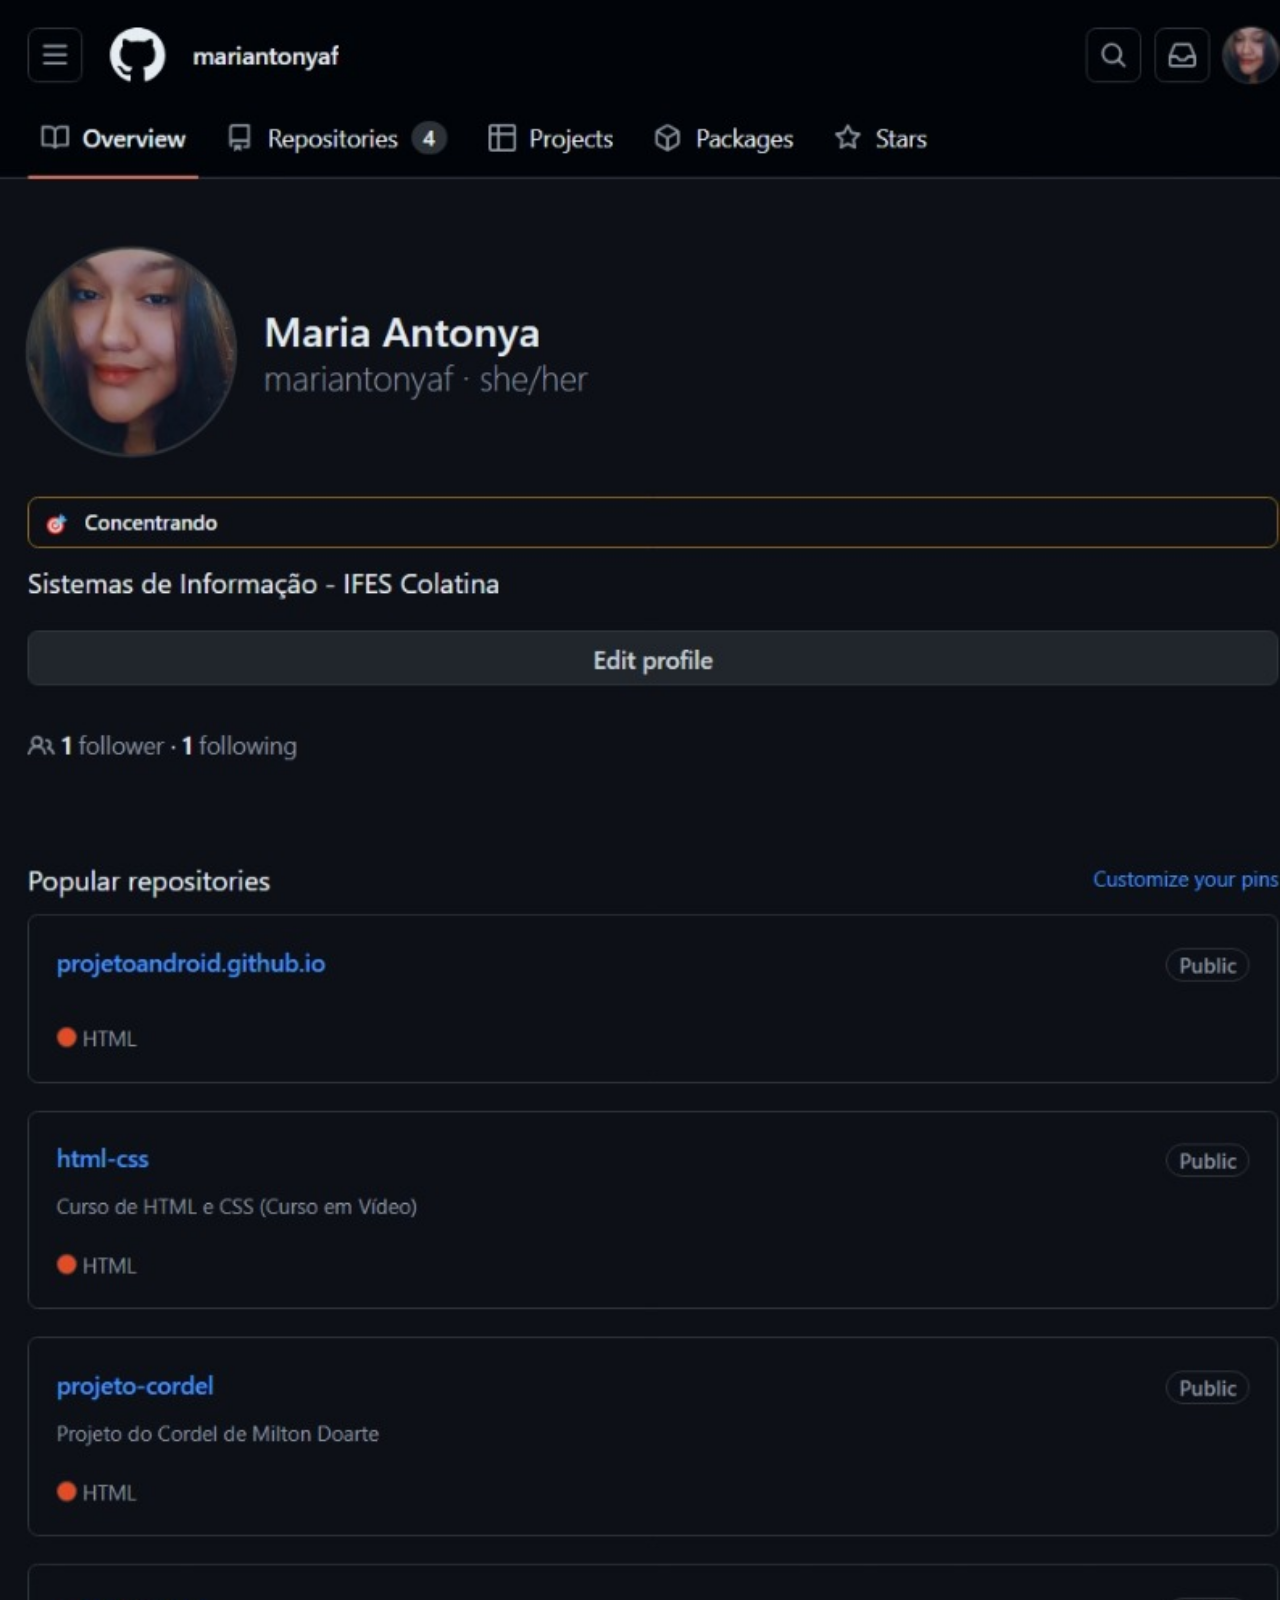
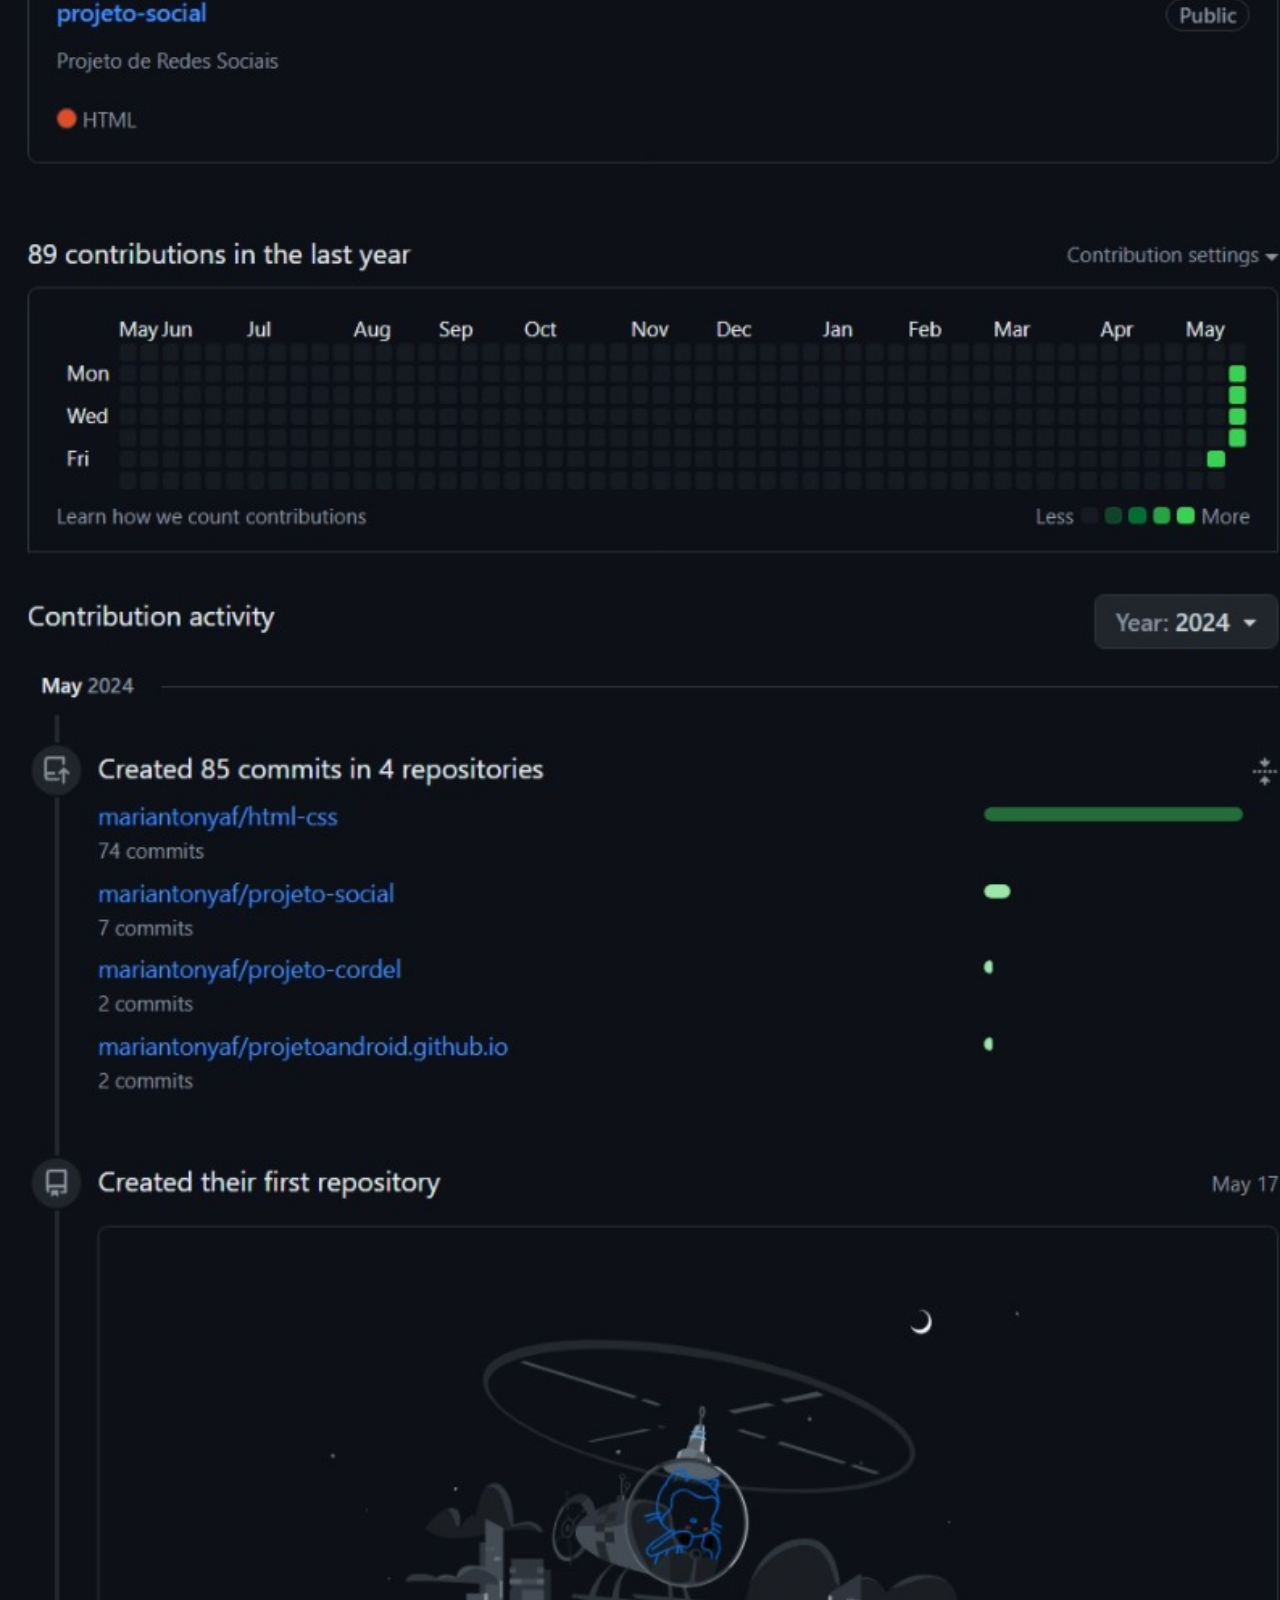
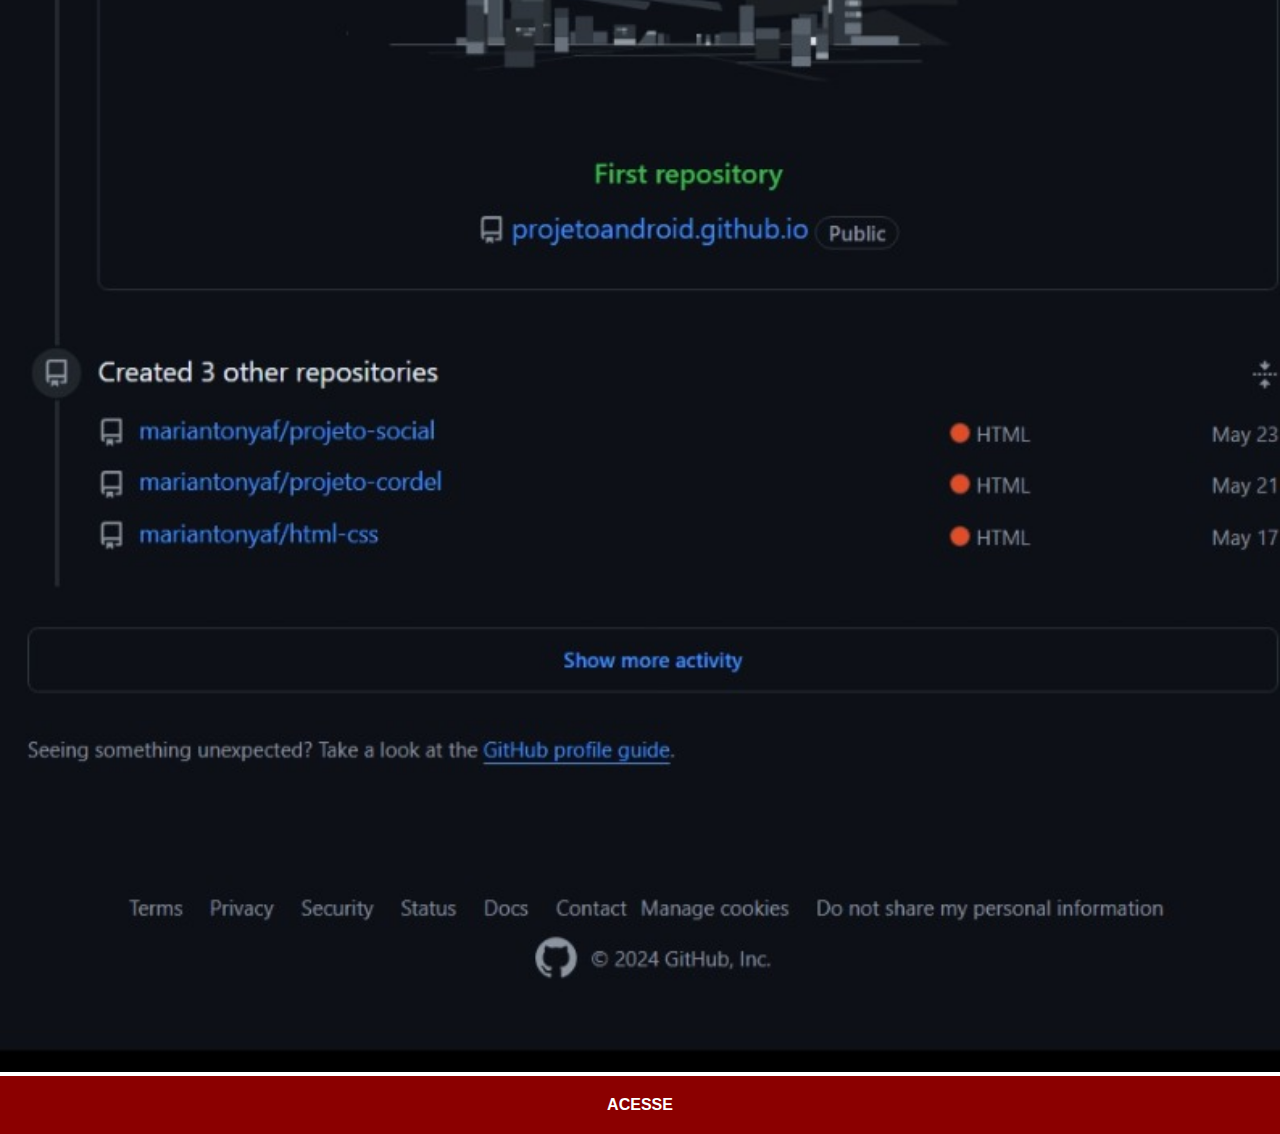
==== github.html @ 2cbb58f4 "projeto003" ====
<!DOCTYPE html>
<html lang="pt-br">
<head>
    <meta charset="UTF-8">
    <meta name="viewport" content="width=device-width, initial-scale=1.0">
    <title>GitHub</title>
    <link rel="stylesheet" href="estilos/social.css">
</head>
<body>
    <img src="imagens/tela-github.jpeg" alt="GitHub">
    <a href="https://github.com/mariantonyaf" target="_blank">ACESSE</a>
</body>
</html>
---- estilos/social.css ----
@charset "UTF-8";

*{
    margin: 0px;
    padding: 0px;
    font-family: Arial, Helvetica, sans-serif;
}

::-webkit-scrollbar{
    width: 0px;
    height: 0px;
}

img{
    width: 100vw;;
}

a{
    display: block;
    background-color: darkred;
    color: white;
    padding: 20px;
    text-align: center;
    font-weight: bolder;
    text-decoration: none;
}

a:hover{
    background-color: red;
}
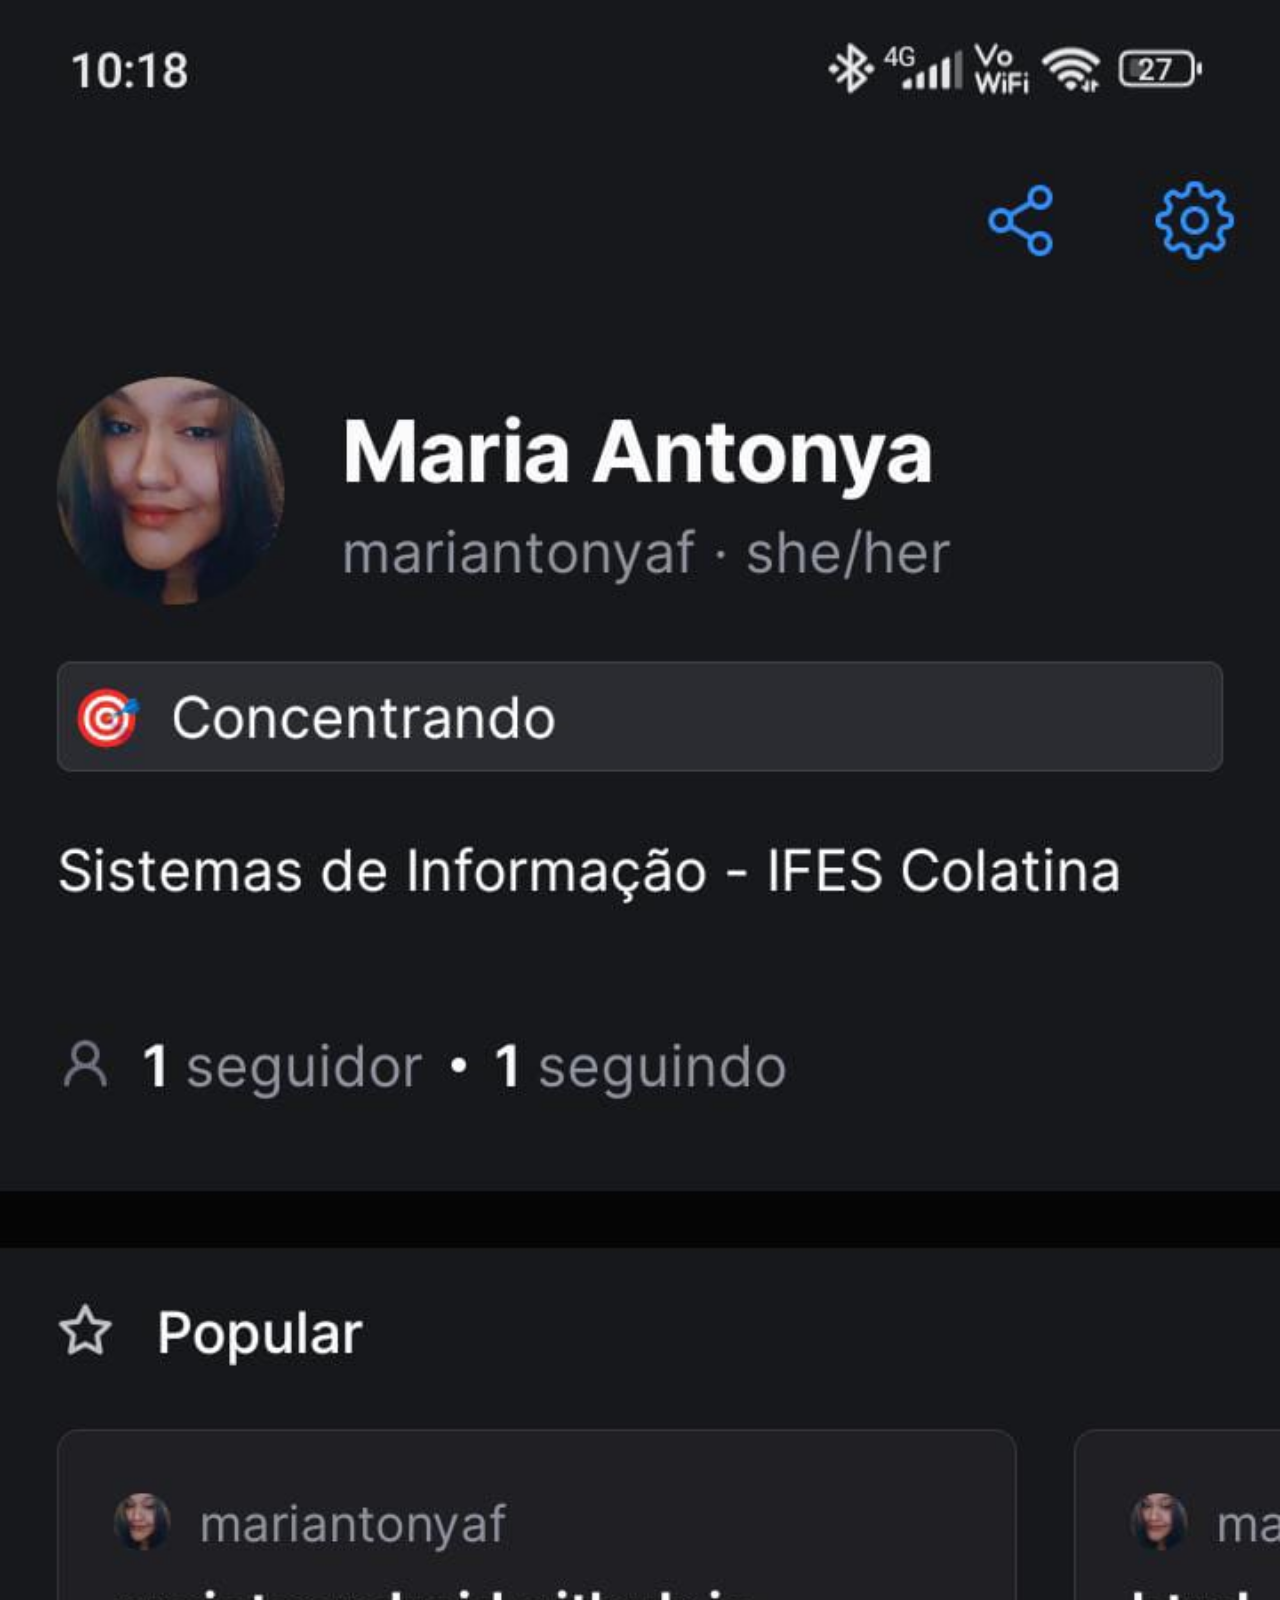
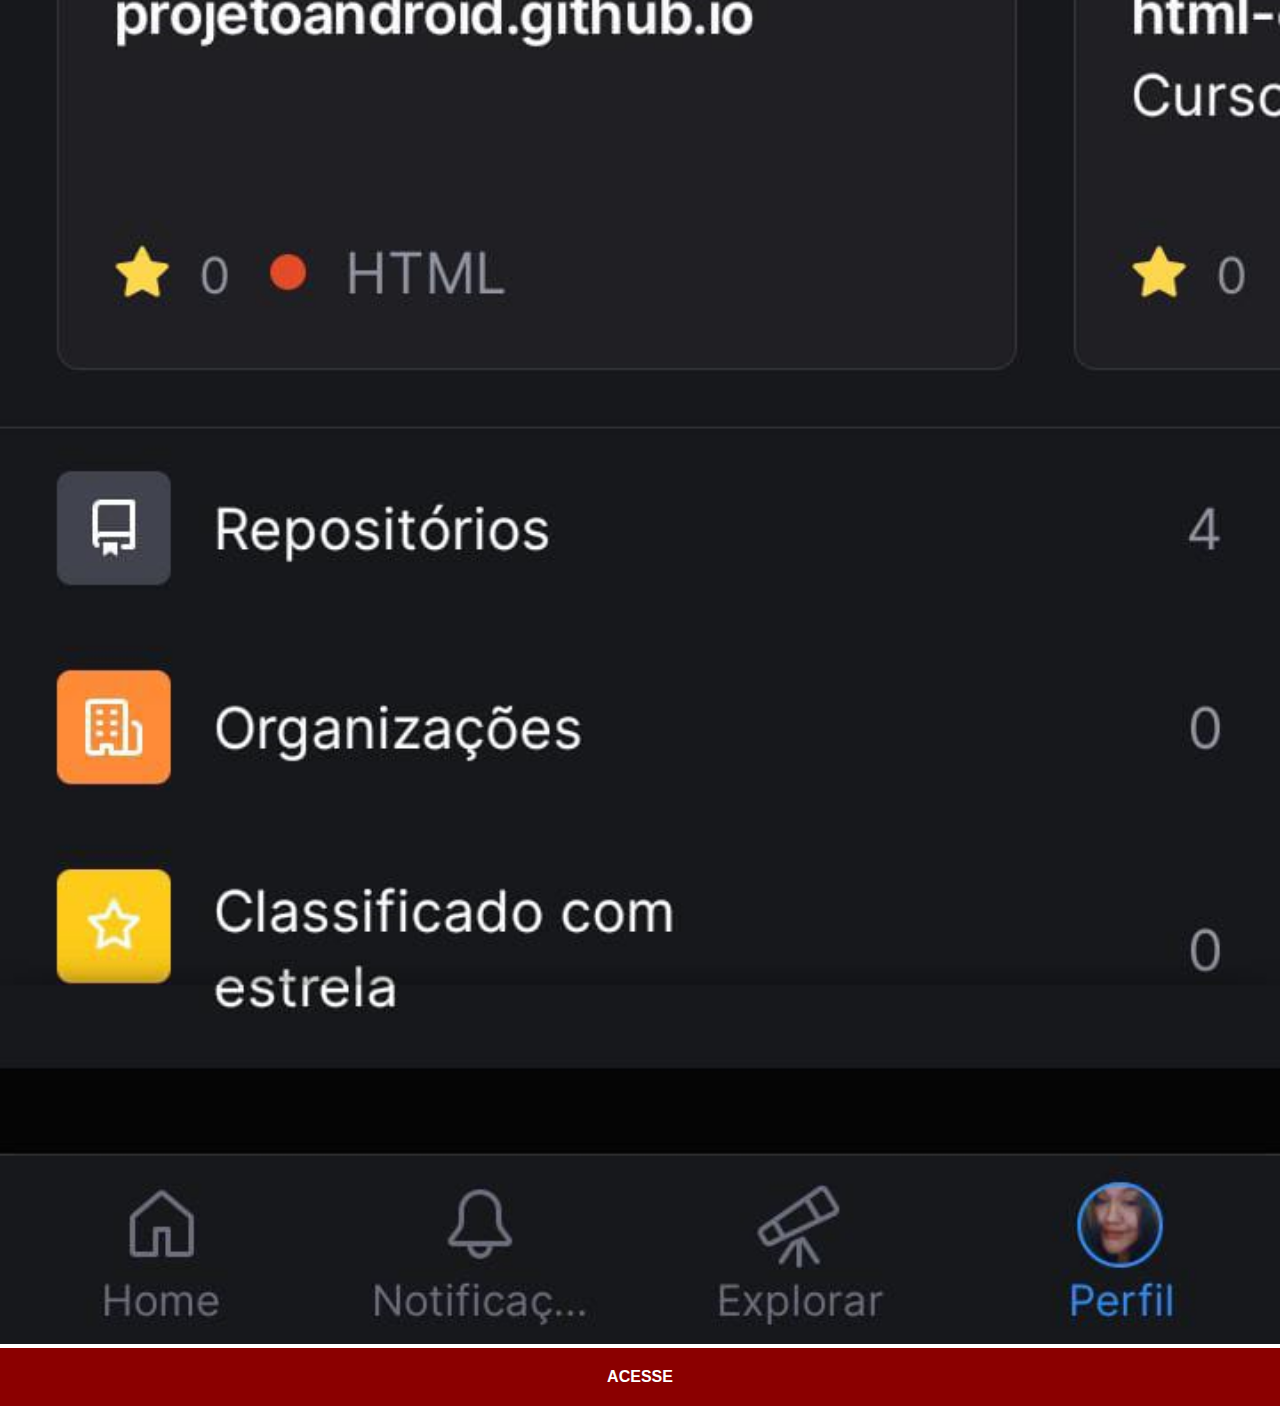
==== commit 20763ee1: "projeto003" ====
--- a/github.html
+++ b/github.html
@@ -7,7 +7,7 @@
     <link rel="stylesheet" href="estilos/social.css">
 </head>
 <body>
-    <img src="imagens/tela-github.jpeg" alt="GitHub">
+    <img src="imagens/tela-github.png" alt="GitHub">
     <a href="https://github.com/mariantonyaf" target="_blank">ACESSE</a>
 </body>
 </html>